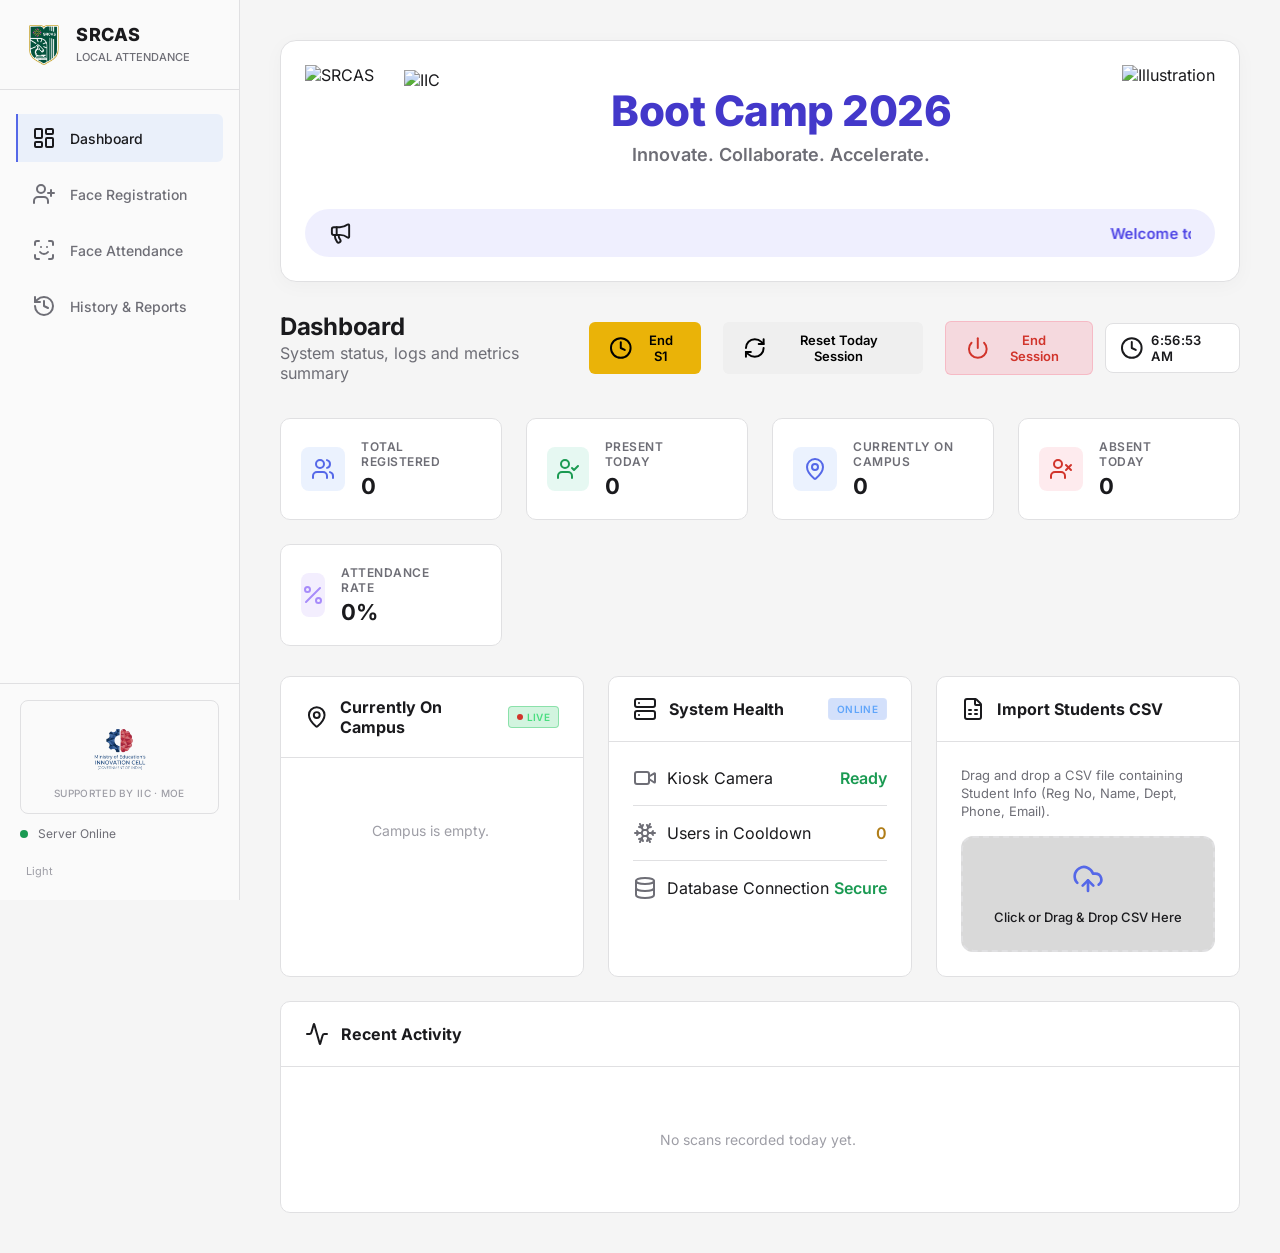
==== static/index.html @ b316eb47 "new" ====
<!DOCTYPE html>
<html lang="en">
<head>
    <meta charset="UTF-8">
    <meta name="viewport" content="width=device-width, initial-scale=1.0">
    <title>Smart Attendance System</title>
    <link rel="stylesheet" href="/static/fonts/inter.css">
    <link rel="stylesheet" href="/static/style.css?v=1.4">
    <!-- Lucide Icons -->
    <script src="/static/lucide.min.js"></script>
</head>
<body class="theme-nordic">
    <div class="app-container">
        <!-- Sidebar Navigation -->
        <aside class="sidebar">
            <div class="sidebar-brand">
                <img src="/static/srcas_logo.png" alt="SRCAS" class="brand-logo-img">
                <div class="brand-text">
                    <h2>SRCAS</h2>
                    <span>Local Attendance</span>
                </div>
            </div>
            <nav class="sidebar-menu">
                <a href="#" class="menu-item active" data-tab="dashboard">
                    <i data-lucide="layout-dashboard"></i>
                    <span>Dashboard</span>
                </a>
                <a href="#" class="menu-item" data-tab="register">
                    <i data-lucide="user-plus"></i>
                    <span>Face Registration</span>
                </a>
                <a href="#" class="menu-item" data-tab="kiosk">
                    <i data-lucide="scan-face"></i>
                    <span>Face Attendance</span>
                </a>
                <a href="#" class="menu-item" data-tab="history">
                    <i data-lucide="history"></i>
                    <span>History & Reports</span>
                </a>
            </nav>
            <div class="sidebar-footer">
                <div class="sidebar-ic-badge">
                    <img src="/static/ic_logo.png" alt="IIC · MoE">
                    <span class="sidebar-ic-label">Supported by IIC · MoE</span>
                </div>
                <div class="connection-status">
                    <span class="status-indicator online"></span>
                    <span>Server Online</span>
                </div>
                <select id="theme-selector" class="form-control" style="width: 100%; padding: 6px; font-size: 11px; margin-top: 5px; border: none; background: transparent; color: var(--text-muted); cursor: pointer;">
                    <option value="default">Dark</option>
                    <option value="theme-nordic">Light</option>
                </select>
            </div>
        </aside>

        <!-- Main Content Area -->
        <main class="content-area">
            <!-- Event Banner -->
            <div class="event-banner">
                <div class="event-banner-main">
                    <!-- Left: Logos -->
                    <div class="event-banner-logos">
                        <img src="/image/srcas.png" alt="SRCAS" class="event-logo event-logo-large">
                        <img src="/image/IC.png" alt="IIC" class="event-logo event-logo-small">
                    </div>
                    
                    <!-- Center: Title -->
                    <div class="event-banner-title">
                        <h1>Boot Camp 2026</h1>
                        <p>Innovate. Collaborate. Accelerate.</p>
                    </div>
                    
                    <!-- Right: Illustration -->
                    <div class="event-banner-illustration">
                        <img src="/image/banner_illustration.png" alt="Illustration">
                    </div>
                </div>
                
                <!-- Bottom: Marquee -->
                <div class="event-banner-marquee">
                    <i data-lucide="megaphone"></i>
                    <marquee scrollamount="6">Welcome to Boot Camp 2026! Innovate. Collaborate. Accelerate. Join us in building solutions for a smarter tomorrow. &nbsp;&bull;&nbsp; Workshops &bull; Hackathons &bull; Expert Talks &bull; Prizes &amp; More! &nbsp;&bull;&nbsp; Let's build the future together!</marquee>
                </div>
            </div>

            <!-- Top Header -->
            <header class="top-header">
                <div class="header-title">
                    <h1 id="page-title">Dashboard</h1>
                    <p id="page-subtitle" class="text-secondary">System status, logs and metrics summary</p>
                </div>
                <div class="header-actions">
                    <button id="dashboard-end-s1-btn" class="btn btn-warning" style="margin-right: 10px; background: #eab308; color: #000; font-weight: 600;">
                        <i data-lucide="clock"></i> End S1
                    </button>
                    <button id="dashboard-new-session-btn" class="btn btn-warning" style="margin-right: 10px;">
                        <i data-lucide="refresh-cw"></i> Reset Today Session
                    </button>
                    <button id="dashboard-end-session-btn" class="btn btn-danger">
                        <i data-lucide="power"></i> End Session
                    </button>
                    <div class="time-widget">
                        <i data-lucide="clock"></i>
                        <span id="current-time">00:00:00 PM</span>
                    </div>
                </div>
            </header>

            <div class="tab-content-container">
                <!-- 1. DASHBOARD TAB -->
                <section id="tab-dashboard" class="tab-content active">
                    <!-- Metric cards -->
                    <div class="metrics-grid">
                        <div class="metric-card">
                            <div class="metric-icon blue-glow">
                                <i data-lucide="users"></i>
                            </div>
                            <div class="metric-details" style="flex: 1;">
                                <span class="metric-label">Total Registered</span>
                                <h3 id="stat-registered" class="metric-value">0</h3>
                            </div>
                        </div>
                        <div class="metric-card">
                            <div class="metric-icon green-glow">
                                <i data-lucide="user-check"></i>
                            </div>
                            <div class="metric-details" style="flex: 1;">
                                <span class="metric-label">Present Today</span>
                                <h3 id="stat-present" class="metric-value">0</h3>
                            </div>
                            <div class="progress-ring-container">
                                <svg width="48" height="48" class="progress-ring">
                                    <circle stroke-width="4" fill="transparent" r="20" cx="24" cy="24" style="stroke: rgba(255,255,255,0.1);"/>
                                    <circle id="ring-present" stroke-width="4" stroke="var(--color-success)" fill="transparent" r="20" cx="24" cy="24" style="stroke-dasharray: 125.6; stroke-dashoffset: 125.6; transition: stroke-dashoffset 1s ease-in-out;" stroke-linecap="round"/>
                                </svg>
                            </div>
                        </div>
                        <div class="metric-card">
                            <div class="metric-icon blue-glow">
                                <i data-lucide="map-pin"></i>
                            </div>
                            <div class="metric-details" style="flex: 1;">
                                <span class="metric-label">Currently On Campus</span>
                                <h3 id="campus-count" class="metric-value">0</h3>
                            </div>
                        </div>
                        <div class="metric-card">
                            <div class="metric-icon red-glow">
                                <i data-lucide="user-x"></i>
                            </div>
                            <div class="metric-details" style="flex: 1;">
                                <span class="metric-label">Absent Today</span>
                                <h3 id="stat-absent" class="metric-value">0</h3>
                            </div>
                            <div class="progress-ring-container">
                                <svg width="48" height="48" class="progress-ring">
                                    <circle stroke-width="4" fill="transparent" r="20" cx="24" cy="24" style="stroke: rgba(255,255,255,0.1);"/>
                                    <circle id="ring-absent" stroke-width="4" stroke="var(--color-danger)" fill="transparent" r="20" cx="24" cy="24" style="stroke-dasharray: 125.6; stroke-dashoffset: 125.6; transition: stroke-dashoffset 1s ease-in-out;" stroke-linecap="round"/>
                                </svg>
                            </div>
                        </div>
                        <div class="metric-card">
                            <div class="metric-icon purple-glow">
                                <i data-lucide="percent"></i>
                            </div>
                            <div class="metric-details" style="flex: 1;">
                                <span class="metric-label">Attendance Rate</span>
                                <h3 id="stat-rate" class="metric-value">0%</h3>
                            </div>
                            <div class="progress-ring-container">
                                <svg width="48" height="48" class="progress-ring">
                                    <circle stroke-width="4" fill="transparent" r="20" cx="24" cy="24" style="stroke: rgba(255,255,255,0.1);"/>
                                    <circle id="ring-rate" stroke-width="4" stroke="var(--color-primary)" fill="transparent" r="20" cx="24" cy="24" style="stroke-dasharray: 125.6; stroke-dashoffset: 125.6; transition: stroke-dashoffset 1s ease-in-out;" stroke-linecap="round"/>
                                </svg>
                            </div>
                        </div>
                    </div>

                    <!-- Live Campus & Health -->
                    <div class="dashboard-grid" style="display: grid; grid-template-columns: repeat(auto-fit, minmax(250px, 1fr)); gap: 24px; margin-bottom: 24px;">
                        <!-- Live Campus Roster -->
                        <div class="dashboard-card live-feed-card">
                            <div class="card-header">
                                <div class="card-header-title">
                                    <i data-lucide="map-pin" class="text-primary"></i>
                                    <h3>Currently On Campus</h3>
                                </div>
                                <span class="badge badge-pulse" style="background: rgba(34, 197, 94, 0.2); color: #4ade80; border-color: rgba(34, 197, 94, 0.4);">Live</span>
                            </div>
                            <div class="card-body">
                                <div class="logs-timeline" id="campus-roster">
                                    <div class="no-logs">Campus is empty.</div>
                                </div>
                            </div>
                        </div>

                        <!-- System Health -->
                        <div class="dashboard-card system-health-card">
                            <div class="card-header">
                                <div class="card-header-title">
                                    <i data-lucide="server" class="text-primary"></i>
                                    <h3>System Health</h3>
                                </div>
                                <span class="badge" id="system-status-badge" style="background: rgba(37, 99, 235, 0.2); color: #60a5fa;">Online</span>
                            </div>
                            <div class="card-body" style="display: flex; flex-direction: column; gap: 15px;">
                                <div style="display: flex; justify-content: space-between; align-items: center; padding-bottom: 15px; border-bottom: 1px solid var(--border-color);">
                                    <div style="display: flex; align-items: center; gap: 10px;">
                                        <i data-lucide="video" class="text-secondary"></i>
                                        <span>Kiosk Camera</span>
                                    </div>
                                    <span style="color: var(--color-success); font-weight: 600;">Ready</span>
                                </div>
                                <div style="display: flex; justify-content: space-between; align-items: center; padding-bottom: 15px; border-bottom: 1px solid var(--border-color);">
                                    <div style="display: flex; align-items: center; gap: 10px;">
                                        <i data-lucide="snowflake" class="text-secondary"></i>
                                        <span>Users in Cooldown</span>
                                    </div>
                                    <span id="health-cooldown" style="color: var(--color-warning); font-weight: 600;">0</span>
                                </div>
                                <div style="display: flex; justify-content: space-between; align-items: center;">
                                    <div style="display: flex; align-items: center; gap: 10px;">
                                        <i data-lucide="database" class="text-secondary"></i>
                                        <span>Database Connection</span>
                                    </div>
                                    <span style="color: var(--color-success); font-weight: 600;">Secure</span>
                                </div>
                            </div>
                        </div>

                        <!-- Import Students CSV -->
                        <div class="dashboard-card csv-loader-card">
                            <div class="card-header">
                                <div class="card-header-title">
                                    <i data-lucide="file-spreadsheet" class="text-primary"></i>
                                    <h3>Import Students CSV</h3>
                                </div>
                            </div>
                            <div class="card-body">
                                <p class="text-secondary" style="margin-bottom: 15px; font-size: 13px; line-height: 1.4;">Drag and drop a CSV file containing Student Info (Reg No, Name, Dept, Phone, Email).</p>
                                <div id="csv-drop-zone" style="position: relative; overflow: hidden; border: 2px dashed var(--border-color); border-radius: 12px; padding: 25px 15px; text-align: center; cursor: pointer; transition: all 0.3s ease; background: rgba(0,0,0,0.15);">
                                    <i data-lucide="upload-cloud" style="width: 32px; height: 32px; color: var(--color-primary); margin-bottom: 10px;"></i>
                                    <p style="margin: 0; font-weight: 500; font-size: 13px;">Click or Drag & Drop CSV Here</p>
                                    <input type="file" id="csv-file-input" accept=".csv" style="position: absolute; top: 0; left: 0; width: 100%; height: 100%; opacity: 0; cursor: pointer; z-index: 10;">
                                </div>
                                <div id="csv-upload-status" style="margin-top: 15px; font-size: 13px; text-align: center; display: none;"></div>
                            </div>
                        </div>

                    </div>

                    <!-- Recent Activity (Full Width Bottom) -->
                    <div class="dashboard-grid">
                        <div class="dashboard-card live-feed-card" style="grid-column: 1 / -1;">
                            <div class="card-header">
                                <div class="card-header-title">
                                    <i data-lucide="activity" class="text-primary"></i>
                                    <h3>Recent Activity</h3>
                                </div>
                            </div>
                            <div class="card-body">
                                <div class="logs-timeline" id="live-logs" style="max-height: 800px;">
                                    <div class="no-logs">No scans recorded today yet.</div>
                                </div>
                            </div>
                        </div>
                    </div>
                </section>

                <!-- 2. REGISTRATION TAB -->
                <section id="tab-register" class="tab-content">
                    <div class="registration-layout">
                        <div class="dashboard-card form-column">
                            <div class="card-header">
                                <div class="card-header-title">
                                    <i data-lucide="user-plus" class="text-primary"></i>
                                    <h3>Student Information</h3>
                                </div>
                            </div>
                            <div class="card-body">
                                <form id="register-form">
                                    <div class="form-group">
                                        <label for="reg-no">Registration Number</label>
                                        <input type="text" id="reg-no" placeholder="Enter unique Reg No (e.g. FY-2026-001)" required autocomplete="off">
                                        <span class="input-helper">Please use uppercase letters, numbers, and dashes.</span>
                                    </div>
                                    <div class="form-group">
                                        <label for="reg-name">Name</label>
                                        <input type="text" id="reg-name" placeholder="Full Name" autocomplete="off">
                                    </div>
                                    <div class="form-group">
                                        <label for="reg-dept">Department</label>
                                        <input type="text" id="reg-dept" placeholder="Department (e.g. CS, IT)" autocomplete="off">
                                    </div>
                                    <div class="form-group">
                                        <label for="reg-phone">Phone Number</label>
                                        <input type="text" id="reg-phone" placeholder="Phone Number" autocomplete="off">
                                    </div>
                                    <div class="form-group">
                                        <label for="reg-shift">Shift</label>
                                        <select id="reg-shift" class="form-control">
                                            <option value="Shift 1">Shift 1</option>
                                            <option value="Shift 2">Shift 2</option>
                                        </select>
                                    </div>
                                    <div id="reg-status-alert" class="feedback-panel" style="display: none; margin-bottom: 15px;"></div>
                                    <div class="instructions-box">
                                        <h4>Face Auto-Capture Instructions</h4>
                                        <ol>
                                            <li>Look directly at the camera.</li>
                                            <li>Position face inside camera guide.</li>
                                            <li>Ensure your face is well-lit and not covered by hats or sunglasses.</li>
                                            <li>Click <b>Start Capture Flow</b>.</li>
                                            <li>Hold steady for 6 seconds. The system will automatically select the best frames to extract embeddings.</li>
                                        </ol>
                                    </div>
                                    <button type="button" id="start-capture-btn" class="btn btn-primary btn-block" disabled>
                                        <i data-lucide="camera"></i>
                                        <span>Start Capture Flow</span>
                                    </button>
                                    <button type="button" id="reset-register-btn" class="btn btn-secondary btn-block mt-10">
                                        <span>Clear & Reset</span>
                                    </button>
                                </form>
                            </div>
                        </div>

                        <div class="dashboard-card camera-column">
                            <div class="card-header">
                                <div class="card-header-title">
                                    <i data-lucide="video" class="text-primary"></i>
                                    <h3>Camera Feed</h3>
                                </div>
                                <span class="badge" id="camera-status-badge">Disconnected</span>
                            </div>
                            <div class="card-body camera-body">
                                <div class="video-container">
                                    <video id="registration-video" autoplay playsinline muted></video>
                                    <canvas id="registration-canvas" class="hidden-canvas"></canvas>
                                    <div class="countdown-overlay" id="countdown-overlay">
                                        <div class="countdown-circle">
                                            <span id="countdown-number">6</span>
                                        </div>
                                    </div>
                                    <div class="camera-fallback" id="camera-fallback-msg">
                                        <i data-lucide="video-off"></i>
                                        <p>Camera feed disabled. Check permissions.</p>
                                        <button type="button" class="btn btn-sm btn-primary mt-10" onclick="startRegistrationCamera()">Retry Camera</button>
                                    </div>
                                </div>
                                <div class="progress-bar-container" id="reg-progress-container">
                                    <div class="progress-bar-label">
                                        <span>Capturing best face frames...</span>
                                        <span id="progress-percent">0%</span>
                                    </div>
                                    <div class="progress-bar-track">
                                        <div class="progress-bar-fill" id="progress-bar-fill"></div>
                                    </div>
                                </div>
                                <div id="registration-feedback" class="feedback-panel"></div>
                                <div class="captured-frames-view mt-15" id="captured-frames-view">
                                    <h4 class="text-secondary mb-10">Captured Frames Preview</h4>
                                    <div class="frames-grid" id="frames-preview-grid">
                                        <!-- Thumbnails of captured frames will go here -->
                                        <div class="frame-placeholder"></div>
                                        <div class="frame-placeholder"></div>
                                        <div class="frame-placeholder"></div>
                                        <div class="frame-placeholder"></div>
                                        <div class="frame-placeholder"></div>
                                    </div>
                                </div>
                            </div>
                        </div>
                    </div>
                </section>

                <!-- 3. KIOSK (FACE ATTENDANCE) TAB -->
                <section id="tab-kiosk" class="tab-content">
                    <div class="kiosk-layout">
                        <div class="dashboard-card kiosk-camera-card">
                            <div class="card-header">
                                <div class="card-header-title">
                                    <i data-lucide="scan" class="text-primary"></i>
                                    <h3>Face Recognition Scanner</h3>
                                </div>
                                <div class="kiosk-controls">
                                    <div class="mode-selector-group">
                                        <button id="mode-checkin-btn" class="mode-btn active" data-mode="check_in">
                                            <i data-lucide="log-in" style="width: 14px; height: 14px;"></i>
                                            <span>Check-In</span>
                                        </button>
                                        <button id="mode-checkout-btn" class="mode-btn" data-mode="check_out">
                                            <i data-lucide="log-out" style="width: 14px; height: 14px;"></i>
                                            <span>Check-Out</span>
                                        </button>
                                    </div>
                                    <label class="confidence-toggle" for="confidence-60-toggle">
                                        <input type="checkbox" id="confidence-60-toggle">
                                        <span>Require 60%+ confidence</span>
                                    </label>
                                    <button id="toggle-kiosk-btn" class="btn btn-sm btn-success">
                                        <i data-lucide="play"></i>
                                        <span>Start Scanning</span>
                                    </button>
                                </div>
                            </div>
                            <div class="card-body camera-body">
                                <div class="video-container kiosk-video-container">
                                    <video id="kiosk-video" autoplay playsinline muted></video>
                                    <canvas id="kiosk-canvas" class="hidden-canvas"></canvas>
                                    <div class="kiosk-scan-overlay" id="kiosk-scan-overlay">
                                        <div class="scan-reticle"></div>
                                    </div>
                                    <div class="camera-fallback" id="kiosk-fallback-msg">
                                        <i data-lucide="video-off"></i>
                                        <p>Camera feed disabled. Check permissions.</p>
                                        <button type="button" class="btn btn-sm btn-primary mt-10" onclick="startKioskCamera()">Retry Camera</button>
                                    </div>
                                </div>
                                <div class="kiosk-status-strip" id="kiosk-status-strip">
                                    <span>Kiosk Idle</span>
                                </div>
                            </div>
                        </div>

                        <div class="dashboard-card kiosk-results-card">
                            <div class="card-header">
                                <div class="card-header-title">
                                    <i data-lucide="sparkles" class="text-primary"></i>
                                    <h3>Last Recognized Scan</h3>
                                </div>
                            </div>
                            <div class="card-body kiosk-results-body">
                                <div class="result-display-panel idle" id="kiosk-result-panel">
                                    <div class="result-avatar" id="result-avatar-box">
                                        <i data-lucide="user" id="result-icon-placeholder"></i>
                                        <canvas id="result-cropped-face" class="cropped-face-canvas"></canvas>
                                    </div>
                                    <h2 id="result-reg-no">Waiting...</h2>
                                    <p id="result-status-text" class="status-label">No face scanned yet</p>
                                    <div class="result-details" id="result-details-box">
                                        <div class="detail-row">
                                            <span>Name</span>
                                            <strong id="result-name">-</strong>
                                        </div>
                                        <div class="detail-row">
                                            <span>Reg No</span>
                                            <strong id="result-reg-no-detail">-</strong>
                                        </div>
                                        <div class="detail-row">
                                            <span>Department</span>
                                            <strong id="result-dept">-</strong>
                                        </div>
                                        <div class="detail-row">
                                            <span>Shift</span>
                                            <strong id="result-shift">-</strong>
                                        </div>
                                        <div class="detail-row">
                                            <span>Time</span>
                                            <strong id="result-time">-</strong>
                                        </div>
                                        <div class="detail-row">
                                            <span>Match Confidence</span>
                                            <strong id="result-confidence">-</strong>
                                        </div>
                                    </div>
                                </div>
                            </div>
                        </div>
                    </div>
                </section>

                <!-- 4. HISTORY & REPORTS TAB -->
                <section id="tab-history" class="tab-content">
                    <div class="dashboard-card history-card">
                        <div class="card-header history-header">
                            <div class="card-header-title">
                                <i data-lucide="database" class="text-primary"></i>
                                <h3>Attendance Log History</h3>
                            </div>
                            <div class="history-actions">
                                <div class="view-selector-group mode-selector-group">
                                    <button id="view-log-btn" class="mode-btn active">Log View</button>
                                    <button id="view-report-btn" class="mode-btn">Report View</button>
                                </div>
                                <div class="date-selector">
                                    <label for="history-date">Date:</label>
                                    <input type="date" id="history-date">
                                </div>
                                <div class="filter-selector">
                                    <label for="history-filter">Filter:</label>
                                    <select id="history-filter" class="form-control">
                                        <option value="all">All</option>
                                        <option value="present">Present</option>
                                        <option value="absent">Absent</option>
                                    </select>
                                </div>
                                <button id="export-pdf-btn" class="btn btn-primary">
                                    <i data-lucide="file-text"></i>
                                    <span>Export PDF</span>
                                </button>
                                <button id="export-excel-btn" class="btn btn-success" style="margin-left: 8px; background: #16a34a; color: white; border: none;">
                                    <i data-lucide="file-spreadsheet"></i>
                                    <span>Export Excel</span>
                                </button>
                            </div>
                        </div>
                            <div class="table-container">
                                <table class="data-table" id="history-table">
                                    <thead id="history-table-head">
                                        <!-- Dynamically generated by JS -->
                                    </thead>
                                    <tbody id="history-table-body">
                                        <tr>
                                            <td colspan="10" class="text-center text-secondary">Loading records...</td>
                                        </tr>
                                    </tbody>
                                </table>
                            </div>
                        </div>
                    </div>
                </section>
            </div>
        </main>
    </div>

    <!-- Password Modal for Authorization -->
    <div id="password-modal" class="modal-overlay" style="display: none; position: fixed; inset: 0; background: rgba(0,0,0,0.7); z-index: 9999; justify-content: center; align-items: center;">
        <div class="modal-content dashboard-card" style="width: 400px; padding: 20px;">
            <h3 id="modal-title" style="margin-bottom: 15px; color: var(--color-danger);">Authorization Required</h3>
            <p id="modal-desc" style="margin-bottom: 20px;" class="text-secondary">Please enter the admin password.</p>
            <input type="password" id="session-password-input" class="form-control" placeholder="Password" style="margin-bottom: 20px; width: 100%;">
            <div style="display: flex; gap: 10px; justify-content: flex-end;">
                <button id="cancel-session-btn" class="btn btn-secondary">Cancel</button>
                <button id="confirm-session-btn" class="btn btn-danger">Confirm</button>
            </div>
        </div>
    </div>

    <!-- Confirmation Modal for Missed Session -->
    <div id="missed-session-modal" class="modal-overlay" style="display: none; position: fixed; inset: 0; background: rgba(0,0,0,0.7); z-index: 9999; justify-content: center; align-items: center;">
        <div class="modal-content dashboard-card" style="width: 400px; padding: 20px; border: 1px solid var(--color-warning); box-shadow: 0 0 20px rgba(234, 179, 8, 0.2);">
            <div style="display: flex; align-items: center; gap: 15px; margin-bottom: 15px;">
                <div style="width: 40px; height: 40px; border-radius: 50%; background: rgba(234, 179, 8, 0.1); display: flex; align-items: center; justify-content: center; flex-shrink: 0;">
                    <i data-lucide="alert-triangle" style="color: var(--color-warning); width: 24px; height: 24px;"></i>
                </div>
                <h3 style="color: var(--color-warning); margin: 0;">Attention Required</h3>
            </div>
            <p id="missed-session-msg" style="margin-bottom: 20px; line-height: 1.5;" class="text-secondary"></p>
            <div style="display: flex; gap: 10px; justify-content: flex-end;">
                <button id="cancel-missed-session" class="btn btn-secondary">Cancel</button>
                <button id="confirm-missed-session" class="btn btn-warning">Confirm Check-In</button>
            </div>
        </div>
    </div>

    <!-- Toast Notification Container -->
    <div id="toast-container" class="toast-container"></div>

    <!-- Main JavaScript Application -->
    <script src="/static/app.js?v=2.1"></script>
</body>
</html>
---- static/fonts/inter.css ----
/* cyrillic-ext */
@font-face {
  font-family: 'Inter';
  font-style: normal;
  font-weight: 300;
  font-display: swap;
  src: url(inter-3.woff2) format('woff2');
  unicode-range: U+0460-052F, U+1C80-1C8A, U+20B4, U+2DE0-2DFF, U+A640-A69F, U+FE2E-FE2F;
}
/* cyrillic */
@font-face {
  font-family: 'Inter';
  font-style: normal;
  font-weight: 300;
  font-display: swap;
  src: url(inter-0.woff2) format('woff2');
  unicode-range: U+0301, U+0400-045F, U+0490-0491, U+04B0-04B1, U+2116;
}
/* greek-ext */
@font-face {
  font-family: 'Inter';
  font-style: normal;
  font-weight: 300;
  font-display: swap;
  src: url(inter-6.woff2) format('woff2');
  unicode-range: U+1F00-1FFF;
}
/* greek */
@font-face {
  font-family: 'Inter';
  font-style: normal;
  font-weight: 300;
  font-display: swap;
  src: url(inter-5.woff2) format('woff2');
  unicode-range: U+0370-0377, U+037A-037F, U+0384-038A, U+038C, U+038E-03A1, U+03A3-03FF;
}
/* vietnamese */
@font-face {
  font-family: 'Inter';
  font-style: normal;
  font-weight: 300;
  font-display: swap;
  src: url(inter-1.woff2) format('woff2');
  unicode-range: U+0102-0103, U+0110-0111, U+0128-0129, U+0168-0169, U+01A0-01A1, U+01AF-01B0, U+0300-0301, U+0303-0304, U+0308-0309, U+0323, U+0329, U+1EA0-1EF9, U+20AB;
}
/* latin-ext */
@font-face {
  font-family: 'Inter';
  font-style: normal;
  font-weight: 300;
  font-display: swap;
  src: url(inter-2.woff2) format('woff2');
  unicode-range: U+0100-02BA, U+02BD-02C5, U+02C7-02CC, U+02CE-02D7, U+02DD-02FF, U+0304, U+0308, U+0329, U+1D00-1DBF, U+1E00-1E9F, U+1EF2-1EFF, U+2020, U+20A0-20AB, U+20AD-20C0, U+2113, U+2C60-2C7F, U+A720-A7FF;
}
/* latin */
@font-face {
  font-family: 'Inter';
  font-style: normal;
  font-weight: 300;
  font-display: swap;
  src: url(inter-4.woff2) format('woff2');
  unicode-range: U+0000-00FF, U+0131, U+0152-0153, U+02BB-02BC, U+02C6, U+02DA, U+02DC, U+0304, U+0308, U+0329, U+2000-206F, U+20AC, U+2122, U+2191, U+2193, U+2212, U+2215, U+FEFF, U+FFFD;
}
/* cyrillic-ext */
@font-face {
  font-family: 'Inter';
  font-style: normal;
  font-weight: 400;
  font-display: swap;
  src: url(inter-3.woff2) format('woff2');
  unicode-range: U+0460-052F, U+1C80-1C8A, U+20B4, U+2DE0-2DFF, U+A640-A69F, U+FE2E-FE2F;
}
/* cyrillic */
@font-face {
  font-family: 'Inter';
  font-style: normal;
  font-weight: 400;
  font-display: swap;
  src: url(inter-0.woff2) format('woff2');
  unicode-range: U+0301, U+0400-045F, U+0490-0491, U+04B0-04B1, U+2116;
}
/* greek-ext */
@font-face {
  font-family: 'Inter';
  font-style: normal;
  font-weight: 400;
  font-display: swap;
  src: url(inter-6.woff2) format('woff2');
  unicode-range: U+1F00-1FFF;
}
/* greek */
@font-face {
  font-family: 'Inter';
  font-style: normal;
  font-weight: 400;
  font-display: swap;
  src: url(inter-5.woff2) format('woff2');
  unicode-range: U+0370-0377, U+037A-037F, U+0384-038A, U+038C, U+038E-03A1, U+03A3-03FF;
}
/* vietnamese */
@font-face {
  font-family: 'Inter';
  font-style: normal;
  font-weight: 400;
  font-display: swap;
  src: url(inter-1.woff2) format('woff2');
  unicode-range: U+0102-0103, U+0110-0111, U+0128-0129, U+0168-0169, U+01A0-01A1, U+01AF-01B0, U+0300-0301, U+0303-0304, U+0308-0309, U+0323, U+0329, U+1EA0-1EF9, U+20AB;
}
/* latin-ext */
@font-face {
  font-family: 'Inter';
  font-style: normal;
  font-weight: 400;
  font-display: swap;
  src: url(inter-2.woff2) format('woff2');
  unicode-range: U+0100-02BA, U+02BD-02C5, U+02C7-02CC, U+02CE-02D7, U+02DD-02FF, U+0304, U+0308, U+0329, U+1D00-1DBF, U+1E00-1E9F, U+1EF2-1EFF, U+2020, U+20A0-20AB, U+20AD-20C0, U+2113, U+2C60-2C7F, U+A720-A7FF;
}
/* latin */
@font-face {
  font-family: 'Inter';
  font-style: normal;
  font-weight: 400;
  font-display: swap;
  src: url(inter-4.woff2) format('woff2');
  unicode-range: U+0000-00FF, U+0131, U+0152-0153, U+02BB-02BC, U+02C6, U+02DA, U+02DC, U+0304, U+0308, U+0329, U+2000-206F, U+20AC, U+2122, U+2191, U+2193, U+2212, U+2215, U+FEFF, U+FFFD;
}
/* cyrillic-ext */
@font-face {
  font-family: 'Inter';
  font-style: normal;
  font-weight: 500;
  font-display: swap;
  src: url(inter-3.woff2) format('woff2');
  unicode-range: U+0460-052F, U+1C80-1C8A, U+20B4, U+2DE0-2DFF, U+A640-A69F, U+FE2E-FE2F;
}
/* cyrillic */
@font-face {
  font-family: 'Inter';
  font-style: normal;
  font-weight: 500;
  font-display: swap;
  src: url(inter-0.woff2) format('woff2');
  unicode-range: U+0301, U+0400-045F, U+0490-0491, U+04B0-04B1, U+2116;
}
/* greek-ext */
@font-face {
  font-family: 'Inter';
  font-style: normal;
  font-weight: 500;
  font-display: swap;
  src: url(inter-6.woff2) format('woff2');
  unicode-range: U+1F00-1FFF;
}
/* greek */
@font-face {
  font-family: 'Inter';
  font-style: normal;
  font-weight: 500;
  font-display: swap;
  src: url(inter-5.woff2) format('woff2');
  unicode-range: U+0370-0377, U+037A-037F, U+0384-038A, U+038C, U+038E-03A1, U+03A3-03FF;
}
/* vietnamese */
@font-face {
  font-family: 'Inter';
  font-style: normal;
  font-weight: 500;
  font-display: swap;
  src: url(inter-1.woff2) format('woff2');
  unicode-range: U+0102-0103, U+0110-0111, U+0128-0129, U+0168-0169, U+01A0-01A1, U+01AF-01B0, U+0300-0301, U+0303-0304, U+0308-0309, U+0323, U+0329, U+1EA0-1EF9, U+20AB;
}
/* latin-ext */
@font-face {
  font-family: 'Inter';
  font-style: normal;
  font-weight: 500;
  font-display: swap;
  src: url(inter-2.woff2) format('woff2');
  unicode-range: U+0100-02BA, U+02BD-02C5, U+02C7-02CC, U+02CE-02D7, U+02DD-02FF, U+0304, U+0308, U+0329, U+1D00-1DBF, U+1E00-1E9F, U+1EF2-1EFF, U+2020, U+20A0-20AB, U+20AD-20C0, U+2113, U+2C60-2C7F, U+A720-A7FF;
}
/* latin */
@font-face {
  font-family: 'Inter';
  font-style: normal;
  font-weight: 500;
  font-display: swap;
  src: url(inter-4.woff2) format('woff2');
  unicode-range: U+0000-00FF, U+0131, U+0152-0153, U+02BB-02BC, U+02C6, U+02DA, U+02DC, U+0304, U+0308, U+0329, U+2000-206F, U+20AC, U+2122, U+2191, U+2193, U+2212, U+2215, U+FEFF, U+FFFD;
}
/* cyrillic-ext */
@font-face {
  font-family: 'Inter';
  font-style: normal;
  font-weight: 600;
  font-display: swap;
  src: url(inter-3.woff2) format('woff2');
  unicode-range: U+0460-052F, U+1C80-1C8A, U+20B4, U+2DE0-2DFF, U+A640-A69F, U+FE2E-FE2F;
}
/* cyrillic */
@font-face {
  font-family: 'Inter';
  font-style: normal;
  font-weight: 600;
  font-display: swap;
  src: url(inter-0.woff2) format('woff2');
  unicode-range: U+0301, U+0400-045F, U+0490-0491, U+04B0-04B1, U+2116;
}
/* greek-ext */
@font-face {
  font-family: 'Inter';
  font-style: normal;
  font-weight: 600;
  font-display: swap;
  src: url(inter-6.woff2) format('woff2');
  unicode-range: U+1F00-1FFF;
}
/* greek */
@font-face {
  font-family: 'Inter';
  font-style: normal;
  font-weight: 600;
  font-display: swap;
  src: url(inter-5.woff2) format('woff2');
  unicode-range: U+0370-0377, U+037A-037F, U+0384-038A, U+038C, U+038E-03A1, U+03A3-03FF;
}
/* vietnamese */
@font-face {
  font-family: 'Inter';
  font-style: normal;
  font-weight: 600;
  font-display: swap;
  src: url(inter-1.woff2) format('woff2');
  unicode-range: U+0102-0103, U+0110-0111, U+0128-0129, U+0168-0169, U+01A0-01A1, U+01AF-01B0, U+0300-0301, U+0303-0304, U+0308-0309, U+0323, U+0329, U+1EA0-1EF9, U+20AB;
}
/* latin-ext */
@font-face {
  font-family: 'Inter';
  font-style: normal;
  font-weight: 600;
  font-display: swap;
  src: url(inter-2.woff2) format('woff2');
  unicode-range: U+0100-02BA, U+02BD-02C5, U+02C7-02CC, U+02CE-02D7, U+02DD-02FF, U+0304, U+0308, U+0329, U+1D00-1DBF, U+1E00-1E9F, U+1EF2-1EFF, U+2020, U+20A0-20AB, U+20AD-20C0, U+2113, U+2C60-2C7F, U+A720-A7FF;
}
/* latin */
@font-face {
  font-family: 'Inter';
  font-style: normal;
  font-weight: 600;
  font-display: swap;
  src: url(inter-4.woff2) format('woff2');
  unicode-range: U+0000-00FF, U+0131, U+0152-0153, U+02BB-02BC, U+02C6, U+02DA, U+02DC, U+0304, U+0308, U+0329, U+2000-206F, U+20AC, U+2122, U+2191, U+2193, U+2212, U+2215, U+FEFF, U+FFFD;
}
/* cyrillic-ext */
@font-face {
  font-family: 'Inter';
  font-style: normal;
  font-weight: 700;
  font-display: swap;
  src: url(inter-3.woff2) format('woff2');
  unicode-range: U+0460-052F, U+1C80-1C8A, U+20B4, U+2DE0-2DFF, U+A640-A69F, U+FE2E-FE2F;
}
/* cyrillic */
@font-face {
  font-family: 'Inter';
  font-style: normal;
  font-weight: 700;
  font-display: swap;
  src: url(inter-0.woff2) format('woff2');
  unicode-range: U+0301, U+0400-045F, U+0490-0491, U+04B0-04B1, U+2116;
}
/* greek-ext */
@font-face {
  font-family: 'Inter';
  font-style: normal;
  font-weight: 700;
  font-display: swap;
  src: url(inter-6.woff2) format('woff2');
  unicode-range: U+1F00-1FFF;
}
/* greek */
@font-face {
  font-family: 'Inter';
  font-style: normal;
  font-weight: 700;
  font-display: swap;
  src: url(inter-5.woff2) format('woff2');
  unicode-range: U+0370-0377, U+037A-037F, U+0384-038A, U+038C, U+038E-03A1, U+03A3-03FF;
}
/* vietnamese */
@font-face {
  font-family: 'Inter';
  font-style: normal;
  font-weight: 700;
  font-display: swap;
  src: url(inter-1.woff2) format('woff2');
  unicode-range: U+0102-0103, U+0110-0111, U+0128-0129, U+0168-0169, U+01A0-01A1, U+01AF-01B0, U+0300-0301, U+0303-0304, U+0308-0309, U+0323, U+0329, U+1EA0-1EF9, U+20AB;
}
/* latin-ext */
@font-face {
  font-family: 'Inter';
  font-style: normal;
  font-weight: 700;
  font-display: swap;
  src: url(inter-2.woff2) format('woff2');
  unicode-range: U+0100-02BA, U+02BD-02C5, U+02C7-02CC, U+02CE-02D7, U+02DD-02FF, U+0304, U+0308, U+0329, U+1D00-1DBF, U+1E00-1E9F, U+1EF2-1EFF, U+2020, U+20A0-20AB, U+20AD-20C0, U+2113, U+2C60-2C7F, U+A720-A7FF;
}
/* latin */
@font-face {
  font-family: 'Inter';
  font-style: normal;
  font-weight: 700;
  font-display: swap;
  src: url(inter-4.woff2) format('woff2');
  unicode-range: U+0000-00FF, U+0131, U+0152-0153, U+02BB-02BC, U+02C6, U+02DA, U+02DC, U+0304, U+0308, U+0329, U+2000-206F, U+20AC, U+2122, U+2191, U+2193, U+2212, U+2215, U+FEFF, U+FFFD;
}
/* cyrillic-ext */
@font-face {
  font-family: 'Inter';
  font-style: normal;
  font-weight: 800;
  font-display: swap;
  src: url(inter-3.woff2) format('woff2');
  unicode-range: U+0460-052F, U+1C80-1C8A, U+20B4, U+2DE0-2DFF, U+A640-A69F, U+FE2E-FE2F;
}
/* cyrillic */
@font-face {
  font-family: 'Inter';
  font-style: normal;
  font-weight: 800;
  font-display: swap;
  src: url(inter-0.woff2) format('woff2');
  unicode-range: U+0301, U+0400-045F, U+0490-0491, U+04B0-04B1, U+2116;
}
/* greek-ext */
@font-face {
  font-family: 'Inter';
  font-style: normal;
  font-weight: 800;
  font-display: swap;
  src: url(inter-6.woff2) format('woff2');
  unicode-range: U+1F00-1FFF;
}
/* greek */
@font-face {
  font-family: 'Inter';
  font-style: normal;
  font-weight: 800;
  font-display: swap;
  src: url(inter-5.woff2) format('woff2');
  unicode-range: U+0370-0377, U+037A-037F, U+0384-038A, U+038C, U+038E-03A1, U+03A3-03FF;
}
/* vietnamese */
@font-face {
  font-family: 'Inter';
  font-style: normal;
  font-weight: 800;
  font-display: swap;
  src: url(inter-1.woff2) format('woff2');
  unicode-range: U+0102-0103, U+0110-0111, U+0128-0129, U+0168-0169, U+01A0-01A1, U+01AF-01B0, U+0300-0301, U+0303-0304, U+0308-0309, U+0323, U+0329, U+1EA0-1EF9, U+20AB;
}
/* latin-ext */
@font-face {
  font-family: 'Inter';
  font-style: normal;
  font-weight: 800;
  font-display: swap;
  src: url(inter-2.woff2) format('woff2');
  unicode-range: U+0100-02BA, U+02BD-02C5, U+02C7-02CC, U+02CE-02D7, U+02DD-02FF, U+0304, U+0308, U+0329, U+1D00-1DBF, U+1E00-1E9F, U+1EF2-1EFF, U+2020, U+20A0-20AB, U+20AD-20C0, U+2113, U+2C60-2C7F, U+A720-A7FF;
}
/* latin */
@font-face {
  font-family: 'Inter';
  font-style: normal;
  font-weight: 800;
  font-display: swap;
  src: url(inter-4.woff2) format('woff2');
  unicode-range: U+0000-00FF, U+0131, U+0152-0153, U+02BB-02BC, U+02C6, U+02DA, U+02DC, U+0304, U+0308, U+0329, U+2000-206F, U+20AC, U+2122, U+2191, U+2193, U+2212, U+2215, U+FEFF, U+FFFD;
}
---- static/style.css ----
/* Design tokens — neutral gray palette */
:root {
    --bg-main: #111113;
    --bg-card: #19191c;
    --bg-sidebar: #151517;
    --border-color: #2a2a2e;
    --border-hover: #3a3a3f;
    
    --color-primary: #6e7ff5;
    --color-primary-grad: #6e7ff5;
    --color-success: #3ec97a;
    --color-danger: #e5534b;
    --color-warning: #d29922;
    
    --text-primary: #e2e2e5;
    --text-secondary: #8b8b93;
    --text-muted: #56565e;
    
    --glow-blue: transparent;
    --glow-green: transparent;
    --glow-red: transparent;
    --glow-purple: transparent;
    
    --input-bg: #1e1e21;
    --input-focus-bg: #232326;
    --btn-sec-bg: #1e1e21;
    --btn-sec-hover: #28282c;
    --hover-bg: #1e1e21;
    --log-item-bg: transparent;
    --table-header-bg: #1a1a1d;
    
    --font-main: 'Inter', -apple-system, BlinkMacSystemFont, 'Segoe UI', system-ui, sans-serif;
    --sidebar-width: 240px;
    --header-height: 80px;
}

/* --- LIGHT THEME --- */
body.theme-nordic {
    --bg-main: #f5f5f5;
    --bg-card: #ffffff;
    --bg-sidebar: #fafafa;
    --border-color: #e0e0e2;
    --border-hover: #c8c8cc;
    
    --color-primary: #5568e8;
    --color-primary-grad: #5568e8;
    --color-success: #1a9a52;
    --color-danger: #d1342b;
    --color-warning: #b07d18;
    
    --text-primary: #1a1a1d;
    --text-secondary: #6e6e76;
    --text-muted: #9e9ea6;
    
    --input-bg: #f0f0f2;
    --input-focus-bg: #ffffff;
    --btn-sec-bg: #ebebed;
    --btn-sec-hover: #e0e0e3;
    --hover-bg: #f0f0f2;
    --log-item-bg: transparent;
    --table-header-bg: #f8f8f9;
}

body.theme-nordic select.form-control, body.theme-nordic select {
    background-image: url("data:image/svg+xml;charset=UTF-8,%3Csvg xmlns='http://www.w3.org/2000/svg' width='24' height='24' viewBox='0 0 24 24' fill='none' stroke='%236e6e76' stroke-width='2' stroke-linecap='round' stroke-linejoin='round'%3E%3Cpolyline points='6 9 12 15 18 9'%3E%3C/polyline%3E%3C/svg%3E");
    background-repeat: no-repeat;
    background-position: right 12px center;
    background-size: 16px;
}


* {
    margin: 0;
    padding: 0;
    box-sizing: border-box;
    font-family: var(--font-main);
    -webkit-font-smoothing: antialiased;
}

body {
    background-color: var(--bg-main);
    color: var(--text-primary);
    overflow-x: hidden;
    height: 100vh;
}

/* Scrollbar styling */
::-webkit-scrollbar {
    width: 6px;
    height: 6px;
}
::-webkit-scrollbar-track {
    background: var(--bg-main);
}
::-webkit-scrollbar-thumb {
    background: #1e293b;
    border-radius: 4px;
}
::-webkit-scrollbar-thumb:hover {
    background: #334155;
}

/* Layout container */
.app-container {
    display: flex;
    min-height: 100vh;
}

/* Sidebar navigation */
.sidebar {
    width: var(--sidebar-width);
    background-color: var(--bg-sidebar);
    border-right: 1px solid var(--border-color);
    display: flex;
    flex-direction: column;
    height: 100vh;
    position: fixed;
    z-index: 100;
}

.sidebar-brand {
    padding: 24px;
    display: flex;
    align-items: center;
    gap: 12px;
    border-bottom: 1px solid var(--border-color);
}

.brand-logo-img {
    width: 40px;
    height: 40px;
    object-fit: contain;
    flex-shrink: 0;
}

.brand-text h2 {
    font-size: 18px;
    font-weight: 800;
    letter-spacing: 0.5px;
    color: var(--text-primary);
}

.brand-text span {
    font-size: 11px;
    color: var(--text-secondary);
    font-weight: 500;
    text-transform: uppercase;
}

.sidebar-menu {
    padding: 24px 16px;
    display: flex;
    flex-direction: column;
    gap: 8px;
    flex-grow: 1;
}

.menu-item {
    display: flex;
    align-items: center;
    gap: 14px;
    padding: 12px 16px;
    color: var(--text-secondary);
    text-decoration: none;
    font-size: 14px;
    font-weight: 500;
    border-radius: 8px;
    transition: all 0.3s cubic-bezier(0.4, 0, 0.2, 1);
}

.menu-item i {
    width: 20px;
    height: 20px;
    transition: transform 0.3s;
}

.menu-item:hover {
    color: var(--text-primary);
    background-color: var(--hover-bg);
}

.menu-item:hover i {
    transform: scale(1.1);
}

.menu-item.active {
    color: var(--text-primary);
    background: rgba(59, 130, 246, 0.08);
    border-left: 2px solid var(--color-primary);
    border-radius: 0 6px 6px 0;
    padding-left: 14px;
}

.sidebar-footer {
    padding: 16px 20px;
    border-top: 1px solid var(--border-color);
    display: flex;
    flex-direction: column;
    gap: 12px;
}

.sidebar-ic-badge {
    display: flex;
    flex-direction: column;
    align-items: center;
    gap: 8px;
    padding: 14px;
    border: 1px solid var(--border-color);
    border-radius: 8px;
}

.sidebar-ic-badge img {
    height: 64px;
    width: auto;
    object-fit: contain;
}

.sidebar-ic-label {
    font-size: 10px;
    color: var(--text-muted);
    text-transform: uppercase;
    letter-spacing: 0.3px;
    font-weight: 500;
}

.connection-status {
    display: flex;
    align-items: center;
    gap: 10px;
    font-size: 12px;
    color: var(--text-secondary);
}

.status-indicator {
    width: 8px;
    height: 8px;
    border-radius: 50%;
}

.status-indicator.online {
    background-color: var(--color-success);
}

/* Main Content Area */
.content-area {
    margin-left: var(--sidebar-width);
    flex-grow: 1;
    padding: 40px;
    min-height: 100vh;
    display: flex;
    flex-direction: column;
}

/* Header */
.top-header {
    display: flex;
    justify-content: space-between;
    align-items: center;
    margin-bottom: 35px;
}

.header-actions {
    display: flex;
    align-items: center;
    gap: 12px;
}

.header-title h1 {
    font-size: 24px;
    font-weight: 700;
    letter-spacing: -0.3px;
    margin-bottom: 2px;
    color: var(--text-primary);
}

.text-secondary {
    color: var(--text-secondary);
}

.time-widget {
    background: var(--bg-card);
    border: 1px solid var(--border-color);
    padding: 8px 14px;
    border-radius: 8px;
    display: flex;
    align-items: center;
    gap: 8px;
    font-size: 13px;
    font-weight: 600;
    letter-spacing: 0.3px;
}

.time-widget i {
    width: 16px;
    height: 16px;
    color: var(--color-primary);
}

/* Tabs container */
.tab-content-container {
    flex-grow: 1;
}

.tab-content {
    display: none;
    animation: fadeIn 0.4s ease-out forwards;
}

.tab-content.active {
    display: block;
}

@keyframes fadeIn {
    from {
        opacity: 0;
        transform: translateY(8px);
    }
    to {
        opacity: 1;
        transform: translateY(0);
    }
}

/* Metrics Grid */
.metrics-grid {
    display: grid;
    grid-template-columns: repeat(auto-fit, minmax(220px, 1fr));
    gap: 24px;
    margin-bottom: 30px;
}

.metric-card {
    background: var(--bg-card);
    border: 1px solid var(--border-color);
    border-radius: 10px;
    padding: 20px;
    display: flex;
    align-items: center;
    gap: 16px;
    transition: border-color 0.15s;
}

.metric-card:hover {
    border-color: var(--border-hover);
}

.progress-ring-container {
    display: flex;
    align-items: center;
    justify-content: center;
    width: 48px;
    height: 48px;
}

.progress-ring {
    transform: rotate(-90deg);
}

.metric-icon {
    width: 44px;
    height: 44px;
    border-radius: 8px;
    display: flex;
    align-items: center;
    justify-content: center;
}

.metric-icon i {
    width: 20px;
    height: 20px;
}

.blue-glow {
    background: rgba(59, 130, 246, 0.1);
    color: var(--color-primary);
}

.green-glow {
    background: rgba(16, 185, 129, 0.1);
    color: var(--color-success);
}

.red-glow {
    background: rgba(244, 63, 94, 0.1);
    color: var(--color-danger);
}

.purple-glow {
    background: rgba(139, 92, 246, 0.1);
    color: #a78bfa;
}

.metric-details {
    display: flex;
    flex-direction: column;
}

.metric-label {
    font-size: 12px;
    color: var(--text-secondary);
    text-transform: uppercase;
    font-weight: 600;
    letter-spacing: 0.5px;
    margin-bottom: 4px;
}

.metric-value {
    font-size: 22px;
    font-weight: 700;
    color: var(--text-primary);
}

/* Dashboard layouts */
.dashboard-grid {
    display: grid;
    grid-template-columns: 1.8fr 1.2fr;
    gap: 24px;
}

.dashboard-card {
    background: var(--bg-card);
    border: 1px solid var(--border-color);
    border-radius: 10px;
    display: flex;
    flex-direction: column;
    overflow: hidden;
}

.card-header {
    padding: 20px 24px;
    border-bottom: 1px solid var(--border-color);
    display: flex;
    justify-content: space-between;
    align-items: center;
}

.card-header-title {
    display: flex;
    align-items: center;
    gap: 12px;
}

.card-header-title i {
    width: 20px;
    height: 20px;
}

.card-header-title h3 {
    font-size: 16px;
    font-weight: 700;
}

.card-body {
    padding: 24px;
}

.card-desc {
    font-size: 13px;
    margin-bottom: 20px;
    line-height: 1.5;
}

/* Badges */
.badge {
    padding: 4px 8px;
    border-radius: 4px;
    font-size: 10px;
    font-weight: 600;
    text-transform: uppercase;
    letter-spacing: 0.3px;
    background: rgba(255,255,255,0.06);
    border: 1px solid rgba(255,255,255,0.08);
}

.badge-pulse {
    background: rgba(244, 63, 94, 0.15);
    border-color: rgba(244, 63, 94, 0.3);
    color: var(--color-danger);
    position: relative;
    padding-left: 18px;
}

.badge-pulse::before {
    content: '';
    position: absolute;
    left: 8px;
    top: 50%;
    transform: translateY(-50%);
    width: 6px;
    height: 6px;
    border-radius: 50%;
    background-color: var(--color-danger);
    animation: pulse 1.2s infinite;
}

@keyframes pulse {
    0% { transform: translateY(-50%) scale(0.9); opacity: 1; }
    50% { transform: translateY(-50%) scale(1.3); opacity: 0.5; }
    100% { transform: translateY(-50%) scale(0.9); opacity: 1; }
}

/* Timeline logs */
.logs-timeline {
    display: flex;
    flex-direction: column;
    gap: 12px;
    max-height: 550px;
    overflow-y: auto;
    padding-right: 4px;
}

.log-item {
    display: flex;
    align-items: center;
    justify-content: space-between;
    padding: 10px 14px;
    background: var(--log-item-bg);
    border-bottom: 1px solid var(--border-color);
    transition: background 0.1s;
}

.log-item:hover {
    background: var(--hover-bg);
}

@keyframes slideIn {
    from { opacity: 0; transform: translateY(-5px); }
    to { opacity: 1; transform: translateY(0); }
}

.log-info {
    display: flex;
    align-items: center;
    gap: 14px;
}

.log-status-dot {
    width: 10px;
    height: 10px;
    border-radius: 50%;
}

.log-status-dot.in {
    background-color: var(--color-success);
}

.log-status-dot.out {
    background-color: var(--color-warning);
}

.log-details {
    display: flex;
    flex-direction: column;
}

.log-reg {
    font-size: 14px;
    font-weight: 700;
}

.log-meta {
    font-size: 11px;
    color: var(--text-secondary);
    margin-top: 2px;
}

.log-time-box {
    display: flex;
    flex-direction: column;
    align-items: flex-end;
}

.log-time {
    font-size: 13px;
    font-weight: 600;
}

.no-logs {
    padding: 40px;
    text-align: center;
    color: var(--text-muted);
    font-size: 14px;
}

/* Forms */
.form-group {
    margin-bottom: 20px;
    display: flex;
    flex-direction: column;
    gap: 8px;
}

.form-group label {
    font-size: 13px;
    font-weight: 600;
    color: var(--text-secondary);
}

.form-control, input[type="text"], input[type="email"], input[type="tel"], input[type="date"], input[type="time"], input[type="password"], input[type="number"], select {
    background: var(--input-bg);
    border: 1px solid var(--border-color);
    padding: 10px 14px;
    border-radius: 6px;
    color: var(--text-primary);
    font-size: 14px;
    outline: none;
    transition: border-color 0.15s;
    width: 100%;
}

select.form-control, select {
    appearance: none;
    -webkit-appearance: none;
    background-image: url("data:image/svg+xml;charset=UTF-8,%3Csvg xmlns='http://www.w3.org/2000/svg' width='24' height='24' viewBox='0 0 24 24' fill='none' stroke='%2394a3b8' stroke-width='2' stroke-linecap='round' stroke-linejoin='round'%3E%3Cpolyline points='6 9 12 15 18 9'%3E%3C/polyline%3E%3C/svg%3E");
    background-repeat: no-repeat;
    background-position: right 12px center;
    background-size: 16px;
    padding-right: 40px;
}

select.form-control option, select option {
    background: var(--bg-card);
    color: var(--text-primary);
}

.form-control:focus, input[type="text"]:focus, input[type="email"]:focus, input[type="tel"]:focus, input[type="date"]:focus, input[type="time"]:focus, input[type="password"]:focus, input[type="number"]:focus, select:focus {
    border-color: var(--color-primary);
    background: var(--input-focus-bg);
}

::-webkit-calendar-picker-indicator {
    filter: invert(0.8) sepia(1) hue-rotate(180deg) saturate(200%);
    cursor: pointer;
    opacity: 0.7;
    transition: 0.2s;
}

::-webkit-calendar-picker-indicator:hover {
    opacity: 1;
}

.input-helper {
    font-size: 11px;
    color: var(--text-muted);
}

/* Buttons */
.btn {
    display: inline-flex;
    align-items: center;
    justify-content: center;
    gap: 8px;
    padding: 10px 20px;
    font-size: 13px;
    font-weight: 600;
    border-radius: 6px;
    border: none;
    cursor: pointer;
    transition: background 0.15s, opacity 0.15s;
}

.btn-primary {
    background: var(--color-primary);
    color: white;
}

.btn-primary:hover:not(:disabled) {
    opacity: 0.85;
}

.btn-primary:active:not(:disabled) {
    opacity: 0.75;
}

.btn-secondary {
    background: var(--btn-sec-bg);
    color: var(--text-primary);
    border: 1px solid var(--border-color);
}

.btn-secondary:hover {
    background: var(--btn-sec-hover);
}

.btn-success {
    background: var(--color-success);
    color: white;
}

.btn-success:hover {
    opacity: 0.85;
}

.btn-danger {
    background: rgba(244, 63, 94, 0.15);
    color: var(--color-danger);
    border: 1px solid rgba(244, 63, 94, 0.2);
}

.btn-danger:hover {
    background: var(--color-danger);
    color: white;
}

.btn-sm {
    padding: 8px 16px;
    font-size: 12px;
}

.btn-block {
    display: flex;
    width: 100%;
}

.btn:disabled {
    opacity: 0.5;
    cursor: not-allowed;
}

.mt-10 { margin-top: 10px; }
.mt-15 { margin-top: 15px; }
.mt-20 { margin-top: 20px; }
.mb-10 { margin-bottom: 10px; }
.mb-15 { margin-bottom: 15px; }
.no-padding { padding: 0 !important; }

/* Instructions */
.instructions-box {
    background: rgba(59, 130, 246, 0.04);
    border: 1px solid rgba(59, 130, 246, 0.1);
    border-radius: 6px;
    padding: 14px;
    margin-bottom: 20px;
}

.instructions-box h4 {
    font-size: 13px;
    font-weight: 700;
    color: var(--color-primary);
    margin-bottom: 10px;
}

.instructions-box ol {
    padding-left: 18px;
    font-size: 12px;
    color: var(--text-secondary);
    display: flex;
    flex-direction: column;
    gap: 6px;
}

/* Registration layout */
.registration-layout {
    display: grid;
    grid-template-columns: 1fr 1.2fr;
    gap: 24px;
}

.camera-body {
    display: flex;
    flex-direction: column;
}

.video-container {
    width: 100%;
    aspect-ratio: 4/3;
    border-radius: 8px;
    overflow: hidden;
    position: relative;
    background-color: #141416;
    border: 1px solid var(--border-color);
}

video {
    width: 100%;
    height: 100%;
    object-fit: cover;
    transform: scaleX(-1); /* mirror effect */
}

.hidden-canvas {
    display: none;
}

.camera-fallback {
    position: absolute;
    inset: 0;
    display: flex;
    flex-direction: column;
    align-items: center;
    justify-content: center;
    gap: 15px;
    color: var(--text-muted);
}

.camera-fallback i {
    width: 48px;
    height: 48px;
}

.countdown-overlay {
    position: absolute;
    inset: 0;
    background: rgba(0, 0, 0, 0.65);
    backdrop-filter: blur(4px);
    display: none;
    align-items: center;
    justify-content: center;
}

.countdown-circle {
    width: 80px;
    height: 80px;
    border-radius: 50%;
    border: 3px solid var(--color-primary);
    display: flex;
    align-items: center;
    justify-content: center;
}

.countdown-circle span {
    font-size: 36px;
    font-weight: 700;
    color: white;
}

@keyframes countPulse {
    from { transform: scale(0.95); }
    to { transform: scale(1.05); }
}

/* Progress bar */
.progress-bar-container {
    margin-top: 15px;
    display: none;
}

.progress-bar-label {
    display: flex;
    justify-content: space-between;
    font-size: 12px;
    color: var(--text-secondary);
    margin-bottom: 6px;
}

.progress-bar-track {
    width: 100%;
    height: 8px;
    background-color: rgba(255, 255, 255, 0.05);
    border-radius: 4px;
    overflow: hidden;
}

.progress-bar-fill {
    width: 0%;
    height: 100%;
    background: var(--color-primary-grad);
    border-radius: 4px;
    transition: width 0.3s;
}

/* Captured frames preview */
.frames-grid {
    display: grid;
    grid-template-columns: repeat(5, 1fr);
    gap: 10px;
}

.frame-placeholder {
    aspect-ratio: 1;
    background-color: rgba(255, 255, 255, 0.03);
    border: 1px dashed var(--border-color);
    border-radius: 8px;
}

.frame-thumb {
    width: 100%;
    aspect-ratio: 1;
    border-radius: 8px;
    object-fit: cover;
    border: 1px solid var(--border-color);
    transform: scaleX(-1); /* mirror */
}

/* Kiosk layout */
.kiosk-layout {
    display: grid;
    grid-template-columns: 1.2fr 0.8fr;
    gap: 24px;
}

.kiosk-video-container {
    aspect-ratio: 4/3;
}

.kiosk-scan-overlay {
    position: absolute;
    inset: 0;
    display: flex;
    align-items: center;
    justify-content: center;
    pointer-events: none;
}

.scan-reticle {
    width: 200px;
    height: 200px;
    border: 2px dashed rgba(255, 255, 255, 0.25);
    border-radius: 16px;
    position: relative;
    box-shadow: 0 0 0 9999px rgba(0, 0, 0, 0.35);
}

.scan-reticle::before {
    content: '';
    position: absolute;
    top: 0;
    left: 0;
    width: 100%;
    height: 2px;
    background: var(--color-primary);
    animation: scanLine 2.5s infinite ease-in-out;
}

@keyframes scanLine {
    0% { top: 0%; }
    50% { top: 100%; }
    100% { top: 0%; }
}

.kiosk-status-strip {
    background-color: rgba(0, 0, 0, 0.4);
    border-top: 1px solid var(--border-color);
    padding: 12px 20px;
    font-size: 13px;
    font-weight: 600;
    text-align: center;
    color: var(--text-secondary);
}

.kiosk-status-strip.active {
    color: var(--color-success);
    background-color: rgba(16, 185, 129, 0.05);
}

.result-display-panel {
    display: flex;
    flex-direction: column;
    align-items: center;
    text-align: center;
    padding: 30px 20px;
    border-radius: 14px;
    background: rgba(255, 255, 255, 0.01);
    border: 1px solid rgba(255, 255, 255, 0.03);
    min-height: 300px;
    justify-content: center;
    transition: all 0.3s;
}

.result-display-panel.success-glow {
    background: rgba(16, 185, 129, 0.04);
    border-color: rgba(16, 185, 129, 0.15);
}

.result-display-panel.warning-glow {
    background: rgba(245, 158, 11, 0.04);
    border-color: rgba(245, 158, 11, 0.15);
}

.result-avatar {
    width: 100px;
    height: 100px;
    border-radius: 50%;
    background-color: rgba(255, 255, 255, 0.05);
    display: flex;
    align-items: center;
    justify-content: center;
    border: 2px solid var(--border-color);
    margin-bottom: 20px;
    position: relative;
    overflow: hidden;
}

.result-avatar i {
    width: 48px;
    height: 48px;
    color: var(--text-muted);
}

.cropped-face-canvas {
    width: 100%;
    height: 100%;
    object-fit: cover;
    display: none;
}

#result-reg-no {
    font-size: 24px;
    font-weight: 800;
    margin-bottom: 6px;
}

.status-label {
    font-size: 12px;
    font-weight: 700;
    text-transform: uppercase;
    letter-spacing: 1px;
    color: var(--text-muted);
    margin-bottom: 25px;
}

.success-glow .status-label { color: var(--color-success); }
.warning-glow .status-label { color: var(--color-warning); }

.result-details {
    width: 100%;
    border-top: 1px solid var(--border-color);
    padding-top: 20px;
    display: flex;
    flex-direction: column;
    gap: 12px;
}

.detail-row {
    display: flex;
    justify-content: space-between;
    font-size: 13px;
}

.detail-row span {
    color: var(--text-secondary);
}

/* Feedback panels */
.feedback-panel {
    padding: 12px 16px;
    border-radius: 10px;
    font-size: 13px;
    font-weight: 500;
    line-height: 1.4;
    display: none;
    animation: fadeIn 0.3s forwards;
}

.feedback-panel.success {
    display: block;
    background-color: rgba(16, 185, 129, 0.1);
    color: #34d399;
    border: 1px solid rgba(16, 185, 129, 0.2);
}

.feedback-panel.error {
    display: block;
    background-color: rgba(244, 63, 94, 0.1);
    color: #fb7185;
    border: 1px solid rgba(244, 63, 94, 0.2);
}

.feedback-panel.info {
    display: block;
    background-color: rgba(59, 130, 246, 0.1);
    color: #60a5fa;
    border: 1px solid rgba(59, 130, 246, 0.2);
}

/* Barcode layout */
.scanner-layout {
    display: grid;
    grid-template-columns: 1.1fr 0.9fr;
    gap: 24px;
}

.barcode-reader-container {
    background-color: #141416;
    border-radius: 14px;
    border: 1px solid var(--border-color);
    overflow: hidden;
    min-height: 300px;
}

.qr-code-box {
    display: flex;
    justify-content: center;
    align-items: center;
    background-color: white;
    width: 200px;
    height: 200px;
    border-radius: 16px;
    margin: 20px auto;
    position: relative;
    border: 4px solid var(--border-color);
}

.qr-code-box img {
    width: 100%;
    height: 100%;
    object-fit: contain;
}

.qr-loading {
    position: absolute;
    inset: 0;
    background: #0a0f1d;
    display: flex;
    flex-direction: column;
    align-items: center;
    justify-content: center;
    gap: 12px;
    color: var(--text-secondary);
    font-size: 12px;
}

.spinner {
    width: 24px;
    height: 24px;
    border: 2px solid rgba(255, 255, 255, 0.1);
    border-top-color: var(--color-primary);
    border-radius: 50%;
    animation: spin 1s infinite linear;
}

@keyframes spin {
    to { transform: rotate(360deg); }
}

.link-copy-box {
    display: flex;
    gap: 8px;
    background-color: rgba(0, 0, 0, 0.3);
    border: 1px solid var(--border-color);
    border-radius: 8px;
    padding: 4px 4px 4px 12px;
    align-items: center;
}

.link-copy-box input {
    background: none;
    border: none;
    color: var(--text-secondary);
    font-size: 12px;
    flex-grow: 1;
    outline: none;
}

.phone-steps {
    display: flex;
    flex-direction: column;
    gap: 14px;
    border-top: 1px solid var(--border-color);
    padding-top: 20px;
}

.step-item {
    display: flex;
    gap: 12px;
    align-items: center;
}

.step-number {
    width: 22px;
    height: 22px;
    background-color: var(--color-primary);
    color: white;
    font-size: 11px;
    font-weight: 700;
    border-radius: 50%;
    display: flex;
    align-items: center;
    justify-content: center;
}

.step-item p {
    font-size: 13px;
    color: var(--text-secondary);
}

/* History Tab & Table */
.history-header {
    flex-wrap: wrap;
    gap: 16px;
}

.history-actions {
    display: flex;
    align-items: center;
    gap: 20px;
}

.date-selector, .filter-selector {
    display: flex;
    align-items: center;
    gap: 10px;
    font-size: 14px;
}

.date-selector label, .filter-selector label {
    font-weight: 600;
    color: var(--text-secondary);
}

.table-container {
    overflow-x: auto;
    width: 100%;
}

.data-table {
    width: 100%;
    border-collapse: collapse;
    text-align: left;
    font-size: 13px;
}

.data-table th, .data-table td {
    padding: 16px 24px;
    border-bottom: 1px solid var(--border-color);
}

.data-table th {
    background-color: var(--table-header-bg);
    font-weight: 700;
    color: var(--text-secondary);
    text-transform: uppercase;
    font-size: 11px;
    letter-spacing: 0.5px;
}

.data-table tbody tr {
    transition: background-color 0.2s;
}

.data-table tbody tr:hover {
    background-color: var(--hover-bg);
}

.text-center { text-align: center; }

/* Status tags */
.status-tag {
    display: inline-flex;
    padding: 4px 10px;
    border-radius: 12px;
    font-size: 10px;
    font-weight: 700;
}

.status-tag.present {
    background-color: rgba(16, 185, 129, 0.12);
    color: #34d399;
    border: 1px solid rgba(16, 185, 129, 0.2);
}

.status-tag.absent {
    background-color: rgba(244, 63, 94, 0.12);
    color: #fb7185;
    border: 1px solid rgba(244, 63, 94, 0.2);
}

/* Responsiveness */
@media (max-width: 1024px) {
    .dashboard-grid, .registration-layout, .kiosk-layout, .scanner-layout {
        grid-template-columns: 1fr;
    }
}

@media (max-width: 768px) {
    .sidebar {
        width: 100%;
        height: auto;
        position: relative;
        border-right: none;
        border-bottom: 1px solid var(--border-color);
    }
    
    .sidebar-menu {
        flex-direction: row;
        overflow-x: auto;
        padding: 10px 16px;
    }
    
    .menu-item span {
        display: none;
    }
    
    .sidebar-footer {
        display: none;
    }
    
    .content-area {
        margin-left: 0;
        padding: 20px;
    }
    
    .top-header {
        flex-direction: column;
        align-items: flex-start;
        gap: 15px;
    }
    
    .card-header {
        flex-direction: column;
        align-items: flex-start;
        gap: 15px;
    }
    
    .time-widget {
        width: 100%;
    }
    
    .history-header {
        flex-direction: column;
        align-items: flex-start;
    }
    
    .history-actions {
        width: 100%;
        flex-direction: column;
        align-items: flex-start;
    }
    
    .date-selector, .filter-selector, .history-actions > button {
        width: 100%;
    }
    
    .date-selector input {
        flex-grow: 1;
    }
}

/* Kiosk Mode Selector Group Styles */
.kiosk-controls {
    display: flex;
    align-items: center;
    gap: 12px;
}

.mode-selector-group {
    display: flex;
    gap: 4px;
    padding: 4px;
    background: rgba(255, 255, 255, 0.03);
    border: 1px solid rgba(255, 255, 255, 0.08);
    border-radius: 10px;
}

.confidence-toggle {
    display: inline-flex;
    align-items: center;
    gap: 6px;
    color: var(--text-secondary);
    font-size: 12px;
    font-weight: 600;
    white-space: nowrap;
    cursor: pointer;
}

.confidence-toggle input {
    accent-color: var(--color-primary);
    width: 16px;
    height: 16px;
    cursor: pointer;
}

.admin-confidence-toggle {
    margin-bottom: 16px;
}

.mode-btn {
    display: flex;
    align-items: center;
    gap: 6px;
    padding: 6px 12px;
    background: transparent;
    border: 1px solid transparent;
    border-radius: 8px;
    color: var(--text-secondary);
    cursor: pointer;
    font-size: 12px;
    font-weight: 600;
    transition: all 0.2s ease-in-out;
}

.mode-btn:hover {
    color: var(--text-primary);
    background: rgba(255, 255, 255, 0.02);
}

.mode-btn.active {
    background: rgba(59, 130, 246, 0.1);
    color: var(--color-primary);
    border: 1px solid rgba(59, 130, 246, 0.2);
}

.mode-btn.active[data-mode="check_in"] {
    background: rgba(16, 185, 129, 0.1);
    color: #34d399;
    border: 1px solid rgba(16, 185, 129, 0.2);
}

.mode-btn.active[data-mode="check_out"] {
    background: rgba(244, 63, 94, 0.1);
    color: #fb7185;
    border: 1px solid rgba(244, 63, 94, 0.2);
}

/* Toast Notifications */
.toast-container {
    position: fixed;
    bottom: 30px;
    right: 30px;
    display: flex;
    flex-direction: column;
    gap: 12px;
    z-index: 9999;
    pointer-events: none;
}

.toast {
    background: var(--bg-card);
    border: 1px solid var(--border-color);
    padding: 14px 20px;
    border-radius: 8px;
    box-shadow: 0 4px 12px rgba(0,0,0,0.25);
    display: flex;
    align-items: center;
    gap: 10px;
    animation: slideInToast 0.2s ease-out forwards;
    min-width: 280px;
    pointer-events: auto;
}

.toast.toast-success {
    border-left: 4px solid var(--color-success);
}

.toast.toast-warning {
    border-left: 4px solid var(--color-warning);
}

.toast.toast-error {
    border-left: 4px solid var(--color-danger);
}

.toast.toast-info {
    border-left: 4px solid var(--color-primary);
}

.toast-icon {
    width: 20px;
    height: 20px;
}

.toast-message {
    font-size: 14px;
    font-weight: 500;
    color: var(--text-primary);
}

.toast-fadeOut {
    animation: slideOutToast 0.3s ease-in forwards;
}

@keyframes slideInToast {
    from { transform: translateX(100%); opacity: 0; }
    to { transform: translateX(0); opacity: 1; }
}

@keyframes slideOutToast {
    from { transform: translateX(0); opacity: 1; }
    to { transform: translateX(100%); opacity: 0; }
}

/* Fullscreen kiosk modes */
body.fullscreen-mode .sidebar {
    display: none !important;
}

body.fullscreen-mode .content-area {
    margin-left: 0 !important;
    padding: 16px 20px !important;
}

body.fullscreen-mode .top-header {
    display: none !important;
}

body.fullscreen-mode .registration-layout,
body.fullscreen-mode .kiosk-layout {
    height: calc(100vh - 130px);
}

/* ── Kiosk Branding Header ─────────────────────────────────────────── */
.kiosk-header {
    display: flex;
    align-items: center;
    justify-content: space-between;
    gap: 16px;
    padding: 10px 20px;
    margin-bottom: 14px;
    background: var(--bg-card);
    border: 1px solid var(--border-color);
    border-radius: 8px;
}

.kiosk-logo-group {
    display: flex;
    align-items: center;
    gap: 14px;
    flex-shrink: 0;
}

/* SRCAS shield */
.kiosk-logo-srcas {
    height: 60px;
    width: auto;
    object-fit: contain;
}

/* IC / MoE logo — matched to SRCAS height */
.kiosk-logo-ic {
    height: 60px;
    width: auto;
    object-fit: contain;
}

.kiosk-logo-divider {
    width: 1px;
    height: 40px;
    background: var(--border-color);
    border-radius: 1px;
    flex-shrink: 0;
}

.kiosk-header-title {
    flex: 1;
    text-align: center;
}

.kiosk-header-title h2 {
    font-size: 17px;
    font-weight: 800;
    color: var(--text-primary);
    margin: 0 0 3px 0;
    letter-spacing: -0.3px;
}

.kiosk-header-title span {
    font-size: 11px;
    font-weight: 500;
    color: var(--text-secondary);
    text-transform: uppercase;
    letter-spacing: 0.4px;
}

/* Empty spacer that mirrors the logo group width for perfect centering */
.kiosk-header-spacer {
    flex-shrink: 0;
    width: 160px; /* roughly matches logo-group width */
}


/* Event Banner Styles */
.event-banner {
    margin-bottom: 30px;
    background: var(--bg-card, #ffffff);
    padding: 24px;
    border-radius: 16px;
    border: 1px solid var(--border-color, rgba(0, 0, 0, 0.08));
    box-shadow: 0 4px 20px rgba(0, 0, 0, 0.03);
    backdrop-filter: blur(10px);
}

.event-banner-main {
    display: flex;
    justify-content: space-between;
    align-items: center;
    gap: 30px;
    margin-bottom: 24px;
}

.event-banner-logos {
    display: flex;
    align-items: center;
    gap: 30px;
}

.event-logo {
    object-fit: contain;
}

.event-logo-large {
    height: 120px;
}

.event-logo-small {
    height: 110px;
}

.event-banner-title {
    text-align: center;
    flex: 1;
}

.event-banner-title h1 {
    font-size: 42px;
    font-weight: 800;
    color: #4338ca;
    margin-bottom: 8px;
    letter-spacing: -0.5px;
}

.event-banner-title p {
    font-size: 18px;
    font-weight: 600;
    color: var(--text-secondary, #64748b);
    margin: 0;
}

.event-banner-illustration {
    display: flex;
    justify-content: flex-end;
    align-items: center;
}

.event-banner-illustration img {
    height: 120px;
    object-fit: contain;
    mix-blend-mode: multiply;
}

.event-banner-marquee {
    background: rgba(99, 102, 241, 0.1);
    padding: 12px 24px;
    border-radius: 50px;
    display: flex;
    align-items: center;
    gap: 12px;
}

.event-banner-marquee i {
    color: #6366f1;
    width: 20px;
    height: 20px;
    flex-shrink: 0;
}

.event-banner-marquee marquee {
    color: #4f46e5;
    font-weight: 600;
    font-size: 15px;
}

/* Responsive */
@media (max-width: 768px) {
    .event-banner-main {
        flex-direction: column;
        text-align: center;
    }

    .event-banner-logos {
        justify-content: center;
    }

    .event-logo-large {
        height: 80px;
    }

    .event-logo-small {
        height: 80px;
    }

    .event-banner-title h1 {
        font-size: 32px;
    }

    .event-banner-title p {
        font-size: 15px;
    }

    .event-banner-illustration img {
        height: 90px;
    }

    .event-banner-marquee {
        padding: 10px 16px;
    }

    .event-banner-marquee marquee {
        font-size: 13px;
    }
}
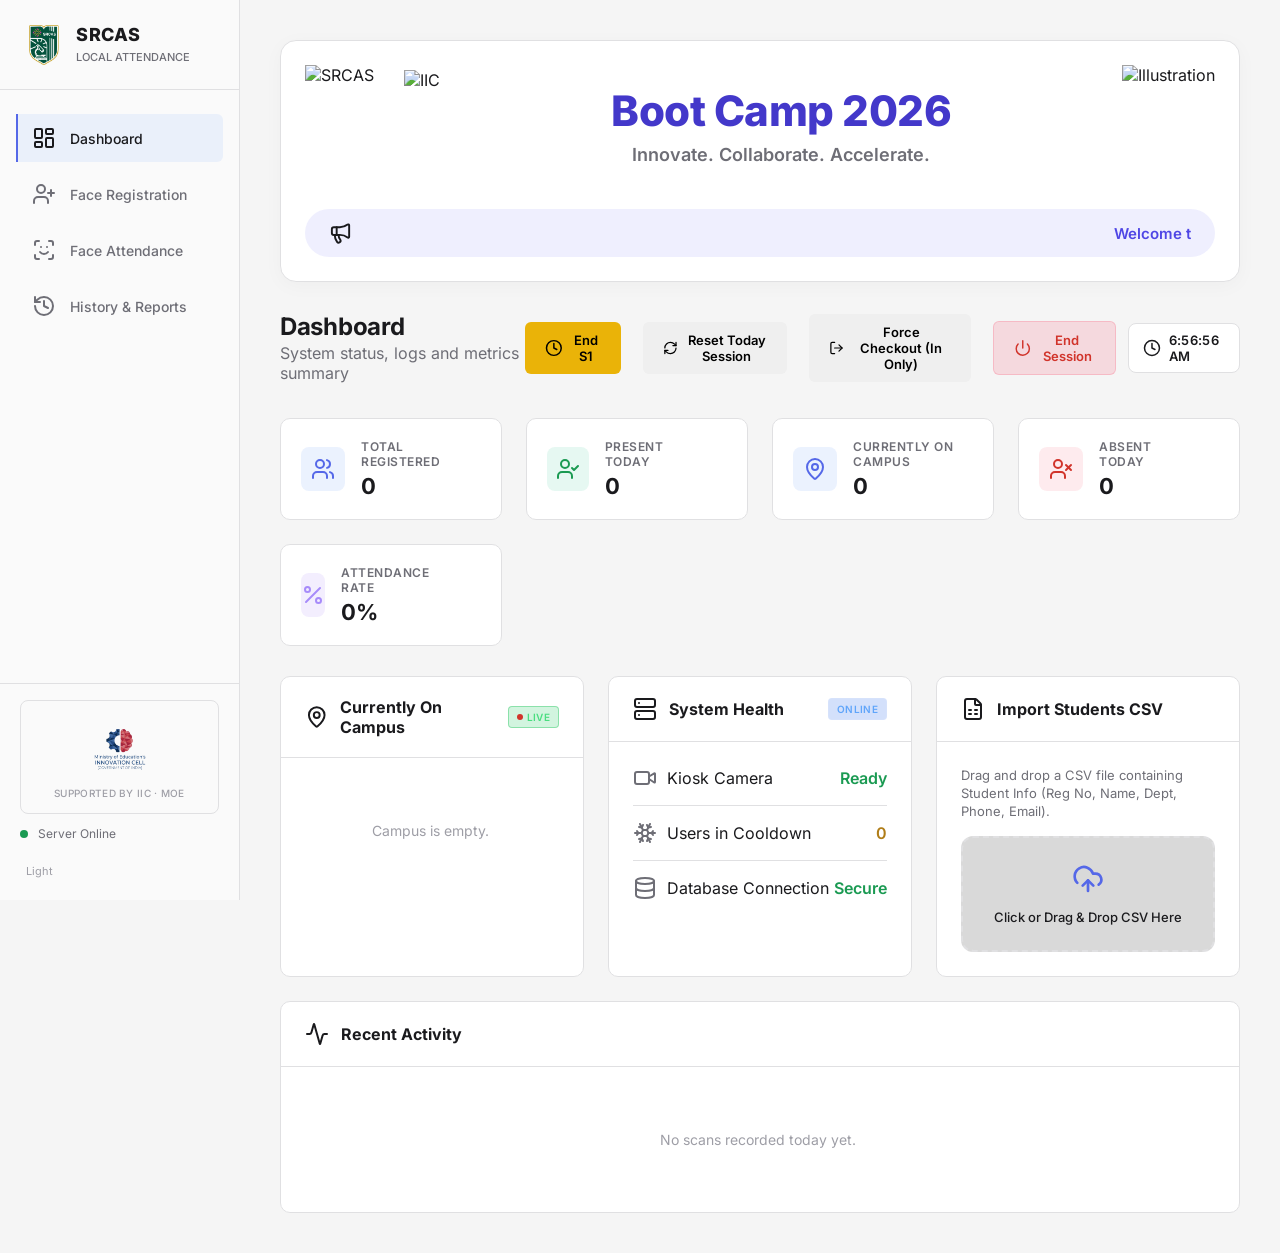
==== commit da221046: "feat: implement force checkout active students feature" ====
--- a/static/index.html
+++ b/static/index.html
@@ -97,6 +97,9 @@
                     <button id="dashboard-new-session-btn" class="btn btn-warning" style="margin-right: 10px;">
                         <i data-lucide="refresh-cw"></i> Reset Today Session
                     </button>
+                    <button id="dashboard-force-checkout-active-btn" class="btn btn-warning" style="margin-right: 10px;">
+                        <i data-lucide="log-out"></i> Force Checkout (In Only)
+                    </button>
                     <button id="dashboard-end-session-btn" class="btn btn-danger">
                         <i data-lucide="power"></i> End Session
                     </button>
